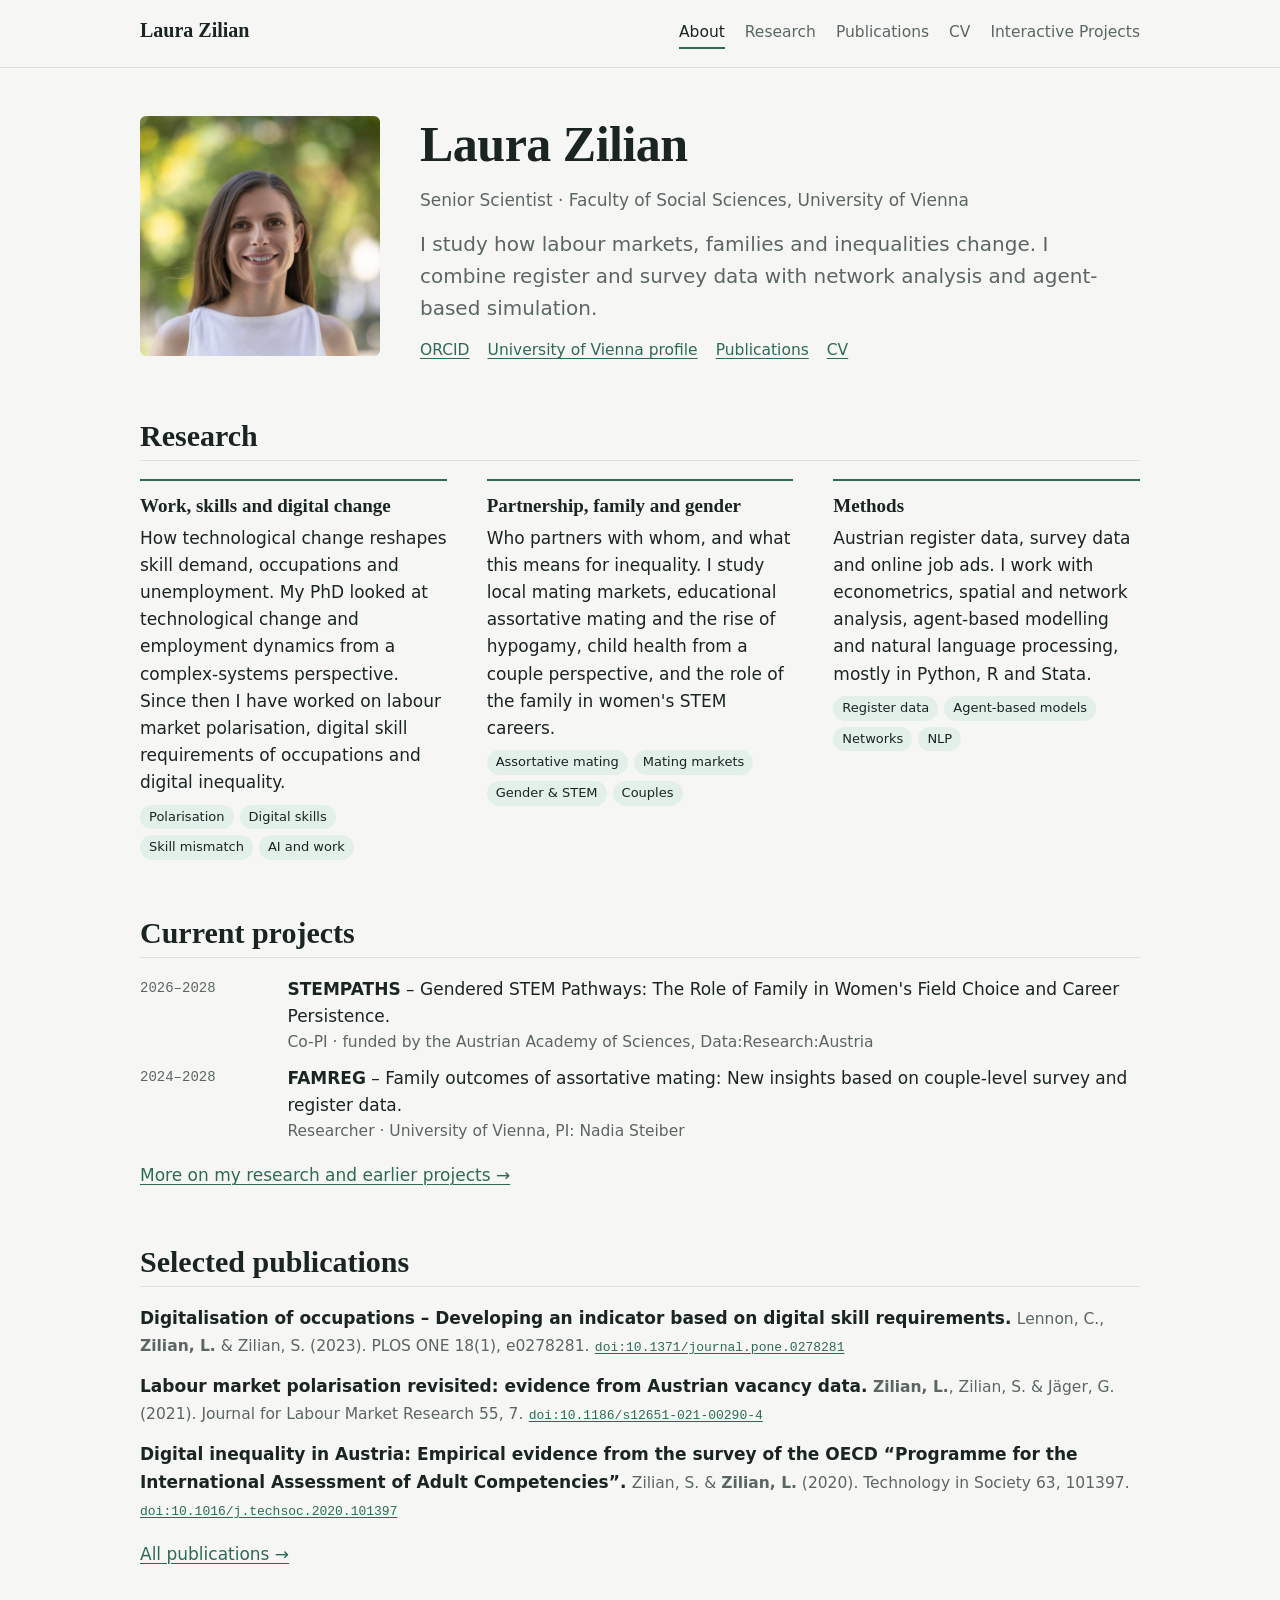
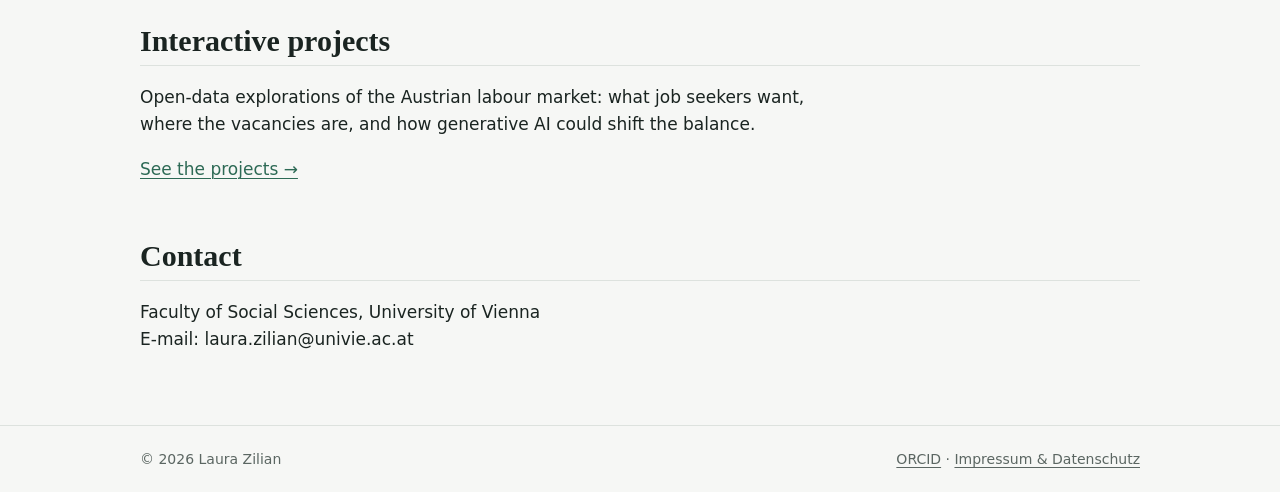
==== index.html @ 448aea94 "Add files via upload" ====
<!doctype html>
<html lang="en">
<head>
<meta charset="utf-8">
<meta name="viewport" content="width=device-width, initial-scale=1, viewport-fit=cover">
<title>Laura Zilian, University of Vienna</title>
<meta name="description" content="Laura Zilian, senior scientist at the University of Vienna: labour markets, digitalisation, partnership and family, register data and simulation.">
<meta property="og:title" content="Laura Zilian, University of Vienna">
<meta property="og:description" content="Laura Zilian, senior scientist at the University of Vienna: labour markets, digitalisation, partnership and family, register data and simulation.">
<meta property="og:image" content="assets/img/laura-zilian.jpg">
<link rel="stylesheet" href="assets/site.css">
<link rel="icon" href="data:image/svg+xml,%3Csvg xmlns='http://www.w3.org/2000/svg' viewBox='0 0 32 32'%3E%3Crect width='32' height='32' rx='6' fill='%232d6a55'/%3E%3Ctext x='16' y='22' font-family='Georgia,serif' font-size='17' fill='white' text-anchor='middle'%3ELZ%3C/text%3E%3C/svg%3E">
</head>
<body>
<a class="skip" href="#main">Skip to content</a>
<header class="top">
  <div class="frame">
    <a class="brand" href="index.html">Laura Zilian</a>
    <nav class="nav" aria-label="Main">
      <a href="index.html" aria-current="page">About</a>
      <a href="research.html">Research</a>
      <a href="publications.html">Publications</a>
      <a href="cv.html">CV</a>
      <a href="projects.html">Interactive Projects</a>
    </nav>
  </div>
</header>
<main id="main" class="frame">
<div class="hero">
  <img src="assets/img/laura-zilian.jpg" alt="Portrait of Laura Zilian" width="640" height="640">
  <div class="txt">
    <h1>Laura Zilian</h1>
    <p class="role">Senior Scientist · Faculty of Social Sciences, University of Vienna</p>
    <p class="lede">I study how labour markets, families and inequalities change. I combine register and survey data with network analysis and agent-based simulation.</p>
    <div class="links">
      <a href="https://orcid.org/0000-0002-2957-0678">ORCID</a>
      <a href="https://ucrisportal.univie.ac.at/en/persons/laura-zilian/">University of Vienna profile</a>
      <a href="publications.html">Publications</a>
      <a href="cv.html">CV</a>
    </div>
  </div>
</div>

<section>
  <h2>Research</h2>
  <div class="themes">
    <div>
      <h3>Work, skills and digital change</h3>
      <p>How technological change reshapes skill demand, occupations and unemployment. My PhD looked at technological change and employment dynamics from a complex-systems perspective. Since then I have worked on labour market polarisation, digital skill requirements of occupations and digital inequality.</p>
      <div class="tags"><span>Polarisation</span><span>Digital skills</span><span>Skill mismatch</span><span>AI and work</span></div>
    </div>
    <div>
      <h3>Partnership, family and gender</h3>
      <p>Who partners with whom, and what this means for inequality. I study local mating markets, educational assortative mating and the rise of hypogamy, child health from a couple perspective, and the role of the family in women's STEM careers.</p>
      <div class="tags"><span>Assortative mating</span><span>Mating markets</span><span>Gender &amp; STEM</span><span>Couples</span></div>
    </div>
    <div>
      <h3>Methods</h3>
      <p>Austrian register data, survey data and online job ads. I work with econometrics, spatial and network analysis, agent-based modelling and natural language processing, mostly in Python, R and Stata.</p>
      <div class="tags"><span>Register data</span><span>Agent-based models</span><span>Networks</span><span>NLP</span></div>
    </div>
  </div>
</section>

<section>
  <h2>Current projects</h2>
  <dl class="tl">
    <dt>2026–2028</dt>
    <dd><b>STEMPATHS</b> – Gendered STEM Pathways: The Role of Family in Women's Field Choice and Career Persistence. <span class="sub">Co-PI · funded by the Austrian Academy of Sciences, Data:Research:Austria</span></dd>
    <dt>2024–2028</dt>
    <dd><b>FAMREG</b> – Family outcomes of assortative mating: New insights based on couple-level survey and register data. <span class="sub">Researcher · University of Vienna, PI: Nadia Steiber</span></dd>
  </dl>
  <p><a href="research.html">More on my research and earlier projects →</a></p>
</section>

<section>
  <h2>Selected publications</h2>
  <ul class="list pub">
    <li><span class="t">Digitalisation of occupations – Developing an indicator based on digital skill requirements.</span> <span class="meta">Lennon, C., <span class="me">Zilian, L.</span> &amp; Zilian, S. (2023). PLOS ONE 18(1), e0278281.</span> <a class="doi" href="https://doi.org/10.1371/journal.pone.0278281">doi:10.1371/journal.pone.0278281</a></li>
    <li><span class="t">Labour market polarisation revisited: evidence from Austrian vacancy data.</span> <span class="meta"><span class="me">Zilian, L.</span>, Zilian, S. &amp; Jäger, G. (2021). Journal for Labour Market Research 55, 7.</span> <a class="doi" href="https://doi.org/10.1186/s12651-021-00290-4">doi:10.1186/s12651-021-00290-4</a></li>
    <li><span class="t">Digital inequality in Austria: Empirical evidence from the survey of the OECD “Programme for the International Assessment of Adult Competencies”.</span> <span class="meta">Zilian, S. &amp; <span class="me">Zilian, L.</span> (2020). Technology in Society 63, 101397.</span> <a class="doi" href="https://doi.org/10.1016/j.techsoc.2020.101397">doi:10.1016/j.techsoc.2020.101397</a></li>
  </ul>
  <p><a href="publications.html">All publications →</a></p>
</section>

<section>
  <h2>Interactive projects</h2>
  <p class="col">Open-data explorations of the Austrian labour market: what job seekers want, where the vacancies are, and how generative AI could shift the balance.</p>
  <p><a href="projects.html">See the projects →</a></p>
</section>

<section>
  <h2>Contact</h2>
  <p>Faculty of Social Sciences, University of Vienna<br>
  E-mail: laura.zilian@univie.ac.at</p>
</section>

</main>
<footer>
  <div class="frame">
    <span>© 2026 Laura Zilian</span>
    <span><a href="https://orcid.org/0000-0002-2957-0678">ORCID</a> · <a href="impressum.html">Impressum &amp; Datenschutz</a></span>
  </div>
</footer>
</body>
</html>
---- assets/site.css ----
/* Laura Zilian – persönliche Website
   Layout: schmale Textspalte (max 720px) in einem 1040px-Rahmen; Kopfzeile mit Navigation;
   Startseite mit Foto links, Text rechts. Keine externen Schriften (DSGVO): nur Systemschriften. */
:root{
  --bg:#f6f7f5; --surface:#ffffff; --ink:#1a2421; --muted:#5b6662; --rule:#dde2de;
  --accent:#2d6a55; --accent-soft:#e3efe9;
  --f-head:"Iowan Old Style","Palatino Linotype","Book Antiqua",Palatino,Georgia,serif;
  --f-body:system-ui,-apple-system,"Segoe UI",Roboto,"Helvetica Neue",Arial,sans-serif;
  --f-mono:ui-monospace,"Cascadia Mono",Consolas,"SFMono-Regular",monospace;
  color-scheme:light;
}
@media (prefers-color-scheme: dark){:root:not([data-theme="light"]){
  --bg:#131917; --surface:#1a2220; --ink:#e6ece9; --muted:#9aa8a2; --rule:#2a3532;
  --accent:#7cc4a6; --accent-soft:#1f3a31; color-scheme:dark}}
:root[data-theme="dark"]{
  --bg:#131917; --surface:#1a2220; --ink:#e6ece9; --muted:#9aa8a2; --rule:#2a3532;
  --accent:#7cc4a6; --accent-soft:#1f3a31; color-scheme:dark}
*{box-sizing:border-box}
html{-webkit-text-size-adjust:100%}
body{margin:0;background:var(--bg);color:var(--ink);font:17px/1.6 var(--f-body)}
a{color:var(--accent);text-underline-offset:.18em;text-decoration-thickness:1px}
a:hover{text-decoration-thickness:2px}
a:focus-visible{outline:2px solid var(--accent);outline-offset:2px;border-radius:2px}
img{max-width:100%;height:auto;display:block}
h1,h2,h3{font-family:var(--f-head);font-weight:600;line-height:1.15;margin:0;text-wrap:balance;color:var(--ink)}
h1{font-size:clamp(34px,5.5vw,50px);letter-spacing:-.01em}
h2{font-size:clamp(24px,3.2vw,30px)}
h3{font-size:19px}
p{margin:0}
.frame{max-width:1040px;margin:0 auto;padding-left:max(20px,env(safe-area-inset-left,0px));padding-right:max(20px,env(safe-area-inset-right,0px))}
.skip{position:absolute;left:-999px}.skip:focus{left:12px;top:12px;background:var(--surface);padding:6px 10px;z-index:9}

/* Kopfzeile */
.top{border-bottom:1px solid var(--rule);background:var(--bg)}
.top .frame{display:flex;flex-wrap:wrap;align-items:baseline;justify-content:space-between;gap:8px 24px;padding-block:18px}
.brand{font:600 20px var(--f-head);color:var(--ink);text-decoration:none}
.nav{display:flex;flex-wrap:wrap;gap:4px 20px;font-size:15.5px}
.nav a{color:var(--muted);text-decoration:none;padding-block:2px;border-bottom:2px solid transparent}
.nav a:hover{color:var(--ink)}
.nav a[aria-current="page"]{color:var(--ink);border-bottom-color:var(--accent)}

main{padding-block:48px 72px;display:flex;flex-direction:column;gap:56px}
.col{max-width:720px;display:flex;flex-direction:column;gap:16px}
.eyebrow{font:600 12.5px var(--f-mono);letter-spacing:.08em;text-transform:uppercase;color:var(--muted)}
.lede{font-size:clamp(18px,2.1vw,20px);color:var(--muted)}

/* Startseite */
.hero{display:grid;grid-template-columns:minmax(0,240px) minmax(0,1fr);gap:40px;align-items:start}
.hero img{border-radius:6px;aspect-ratio:1;object-fit:cover;width:100%}
.hero .txt{display:flex;flex-direction:column;gap:14px;min-width:0}
.role{font-size:17px;color:var(--muted)}
.links{display:flex;flex-wrap:wrap;gap:8px 18px;font-size:15.5px}
@media (max-width:640px){.hero{grid-template-columns:1fr;gap:24px}.hero img{max-width:200px}}

.themes{display:grid;grid-template-columns:repeat(auto-fit,minmax(min(100%,300px),1fr));gap:28px 40px}
.themes>div{display:flex;flex-direction:column;gap:8px;min-width:0;border-top:2px solid var(--accent);padding-top:14px}
.themes p{color:var(--ink)}
.tags{display:flex;flex-wrap:wrap;gap:6px}
.tags span{font-size:13px;background:var(--accent-soft);color:var(--ink);padding:2px 9px;border-radius:999px}

/* Listen (Publikationen, CV, Projekte) */
.list{list-style:none;margin:0;padding:0;display:flex;flex-direction:column;gap:14px}
.list li{min-width:0}
.pub .t{font-weight:600}
.pub .meta{color:var(--muted);font-size:15.5px}
.pub a.doi{font:13px var(--f-mono);white-space:nowrap}
.me{font-weight:700}
.status{display:inline-block;font:600 11.5px var(--f-mono);letter-spacing:.04em;text-transform:uppercase;color:var(--accent);margin-right:6px}
.tl{display:grid;grid-template-columns:7.5em minmax(0,1fr);gap:10px 20px;margin:0}
.tl dt{font:14px/1.6 var(--f-mono);color:var(--muted);font-variant-numeric:tabular-nums;padding-top:1px}
.tl dd{margin:0}
.tl dd .sub{color:var(--muted);font-size:15.5px;display:block}
@media (max-width:520px){.tl{grid-template-columns:1fr;gap:2px}.tl dd{margin-bottom:12px}}
section{display:flex;flex-direction:column;gap:18px}
section > h2{padding-bottom:6px;border-bottom:1px solid var(--rule)}

.proj{display:grid;grid-template-columns:repeat(auto-fit,minmax(min(100%,300px),1fr));gap:20px}
.proj a.card{display:flex;flex-direction:column;gap:8px;padding:18px;background:var(--surface);border:1px solid var(--rule);border-radius:6px;color:var(--ink);text-decoration:none;min-width:0}
.proj a.card:hover{border-color:var(--accent)}
.proj a.card .go{color:var(--accent);font-size:15px;margin-top:auto}
.proj a.card p{color:var(--muted);font-size:15.5px}

.legal{max-width:720px;display:flex;flex-direction:column;gap:14px}
.legal h2{font-size:22px;margin-top:12px}
.todo{background:#fff3c4;color:#5a4500;padding:0 4px;border-radius:3px}
@media (prefers-color-scheme: dark){:root:not([data-theme="light"]) .todo{background:#4a3c00;color:#ffe9a6}}

footer{border-top:1px solid var(--rule);font-size:14px;color:var(--muted)}
footer .frame{display:flex;flex-wrap:wrap;justify-content:space-between;gap:8px 20px;padding-block:22px}
footer a{color:var(--muted)}
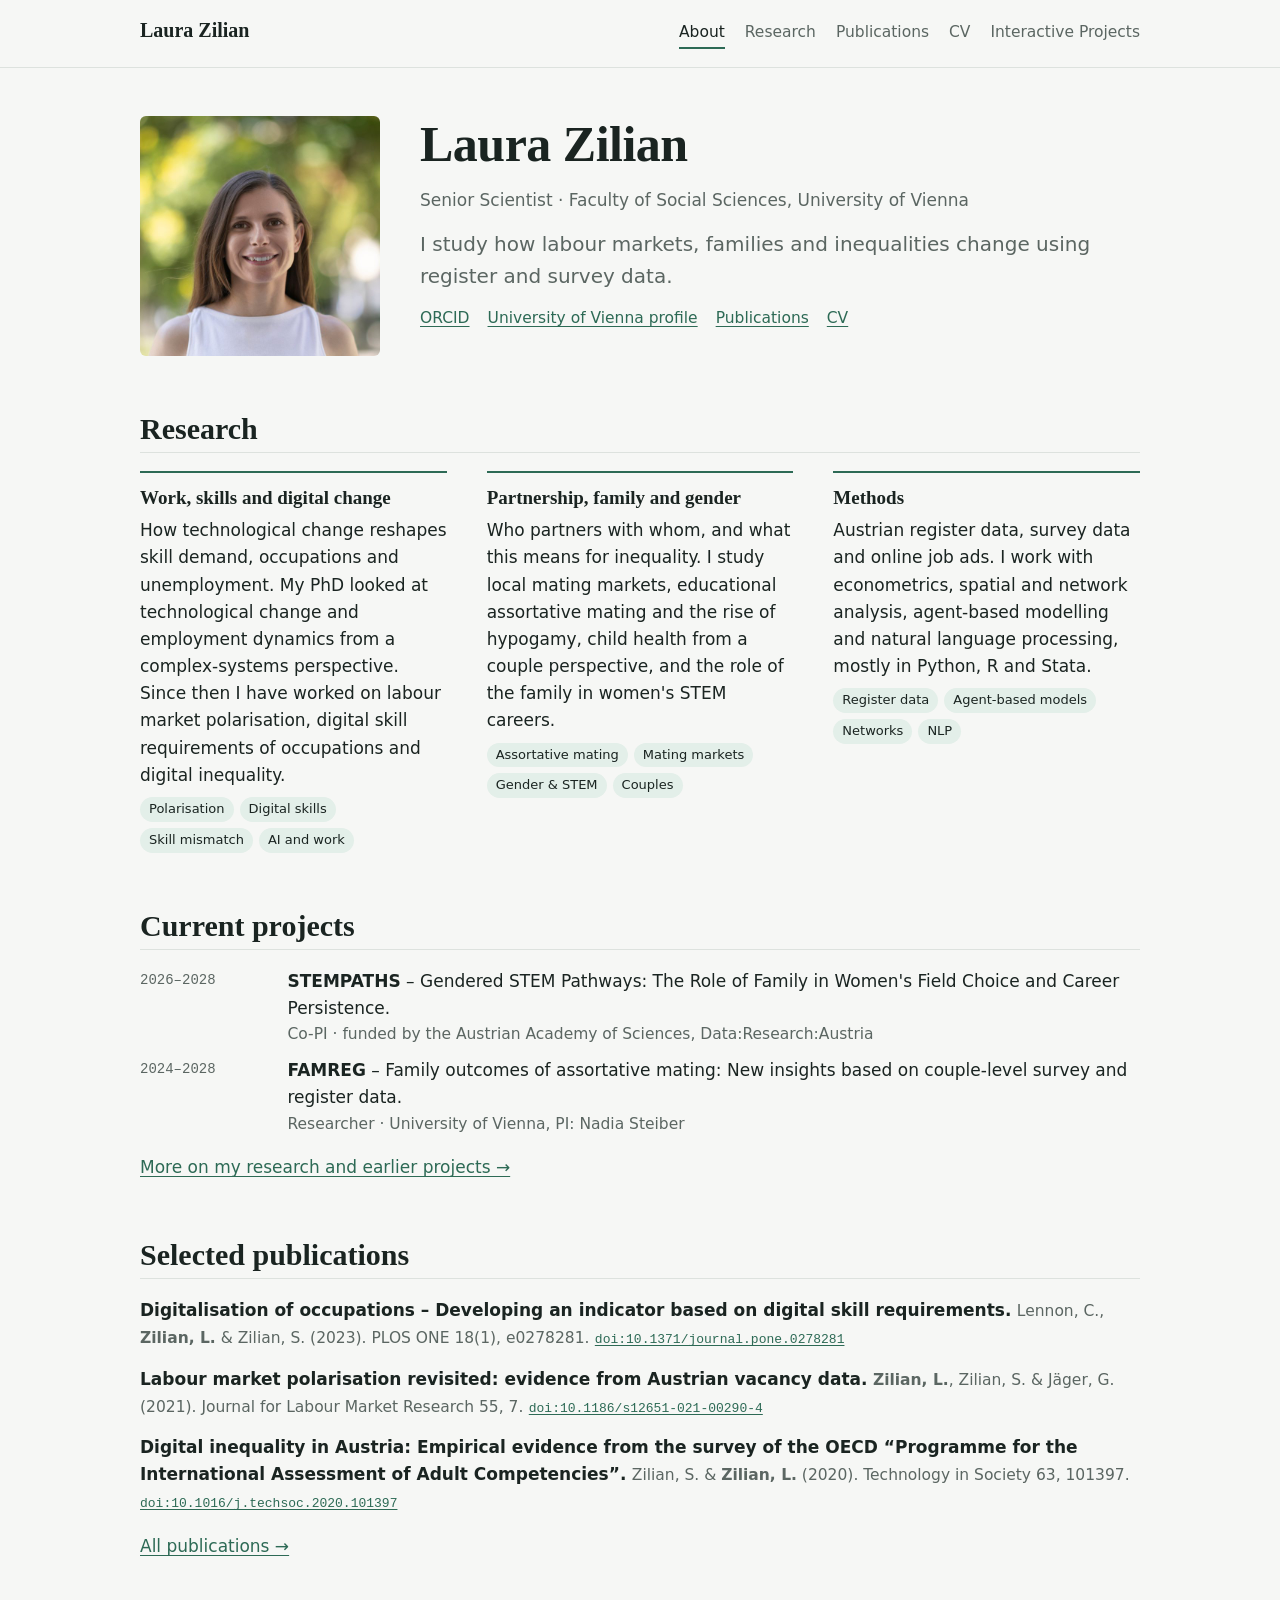
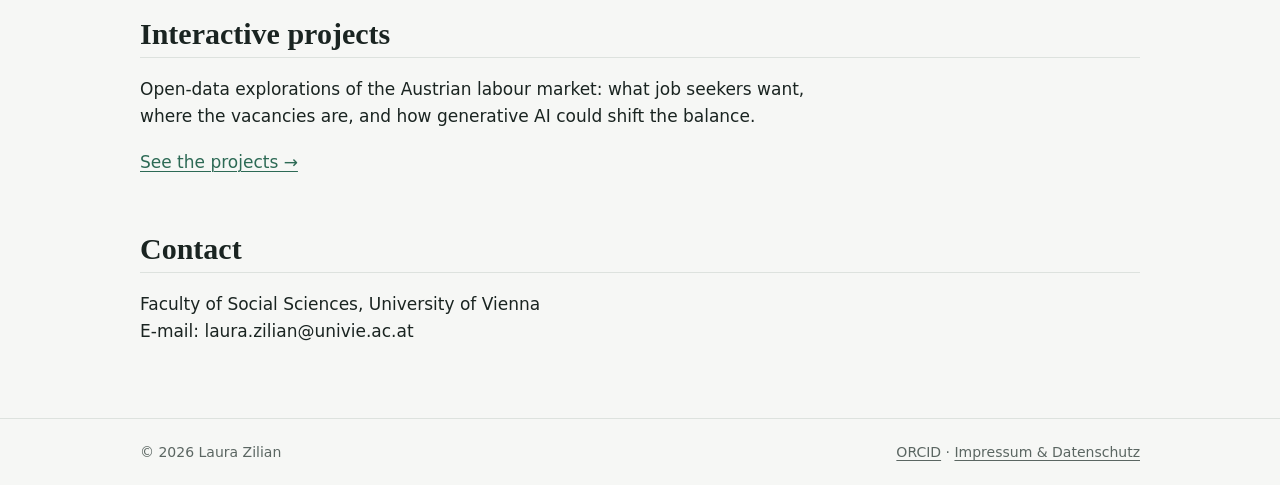
==== commit 261f0c84: "Update index.html" ====
--- a/index.html
+++ b/index.html
@@ -31,7 +31,7 @@
   <div class="txt">
     <h1>Laura Zilian</h1>
     <p class="role">Senior Scientist · Faculty of Social Sciences, University of Vienna</p>
-    <p class="lede">I study how labour markets, families and inequalities change. I combine register and survey data with network analysis and agent-based simulation.</p>
+    <p class="lede">I study how labour markets, families and inequalities change using register and survey data.</p>
     <div class="links">
       <a href="https://orcid.org/0000-0002-2957-0678">ORCID</a>
       <a href="https://ucrisportal.univie.ac.at/en/persons/laura-zilian/">University of Vienna profile</a>
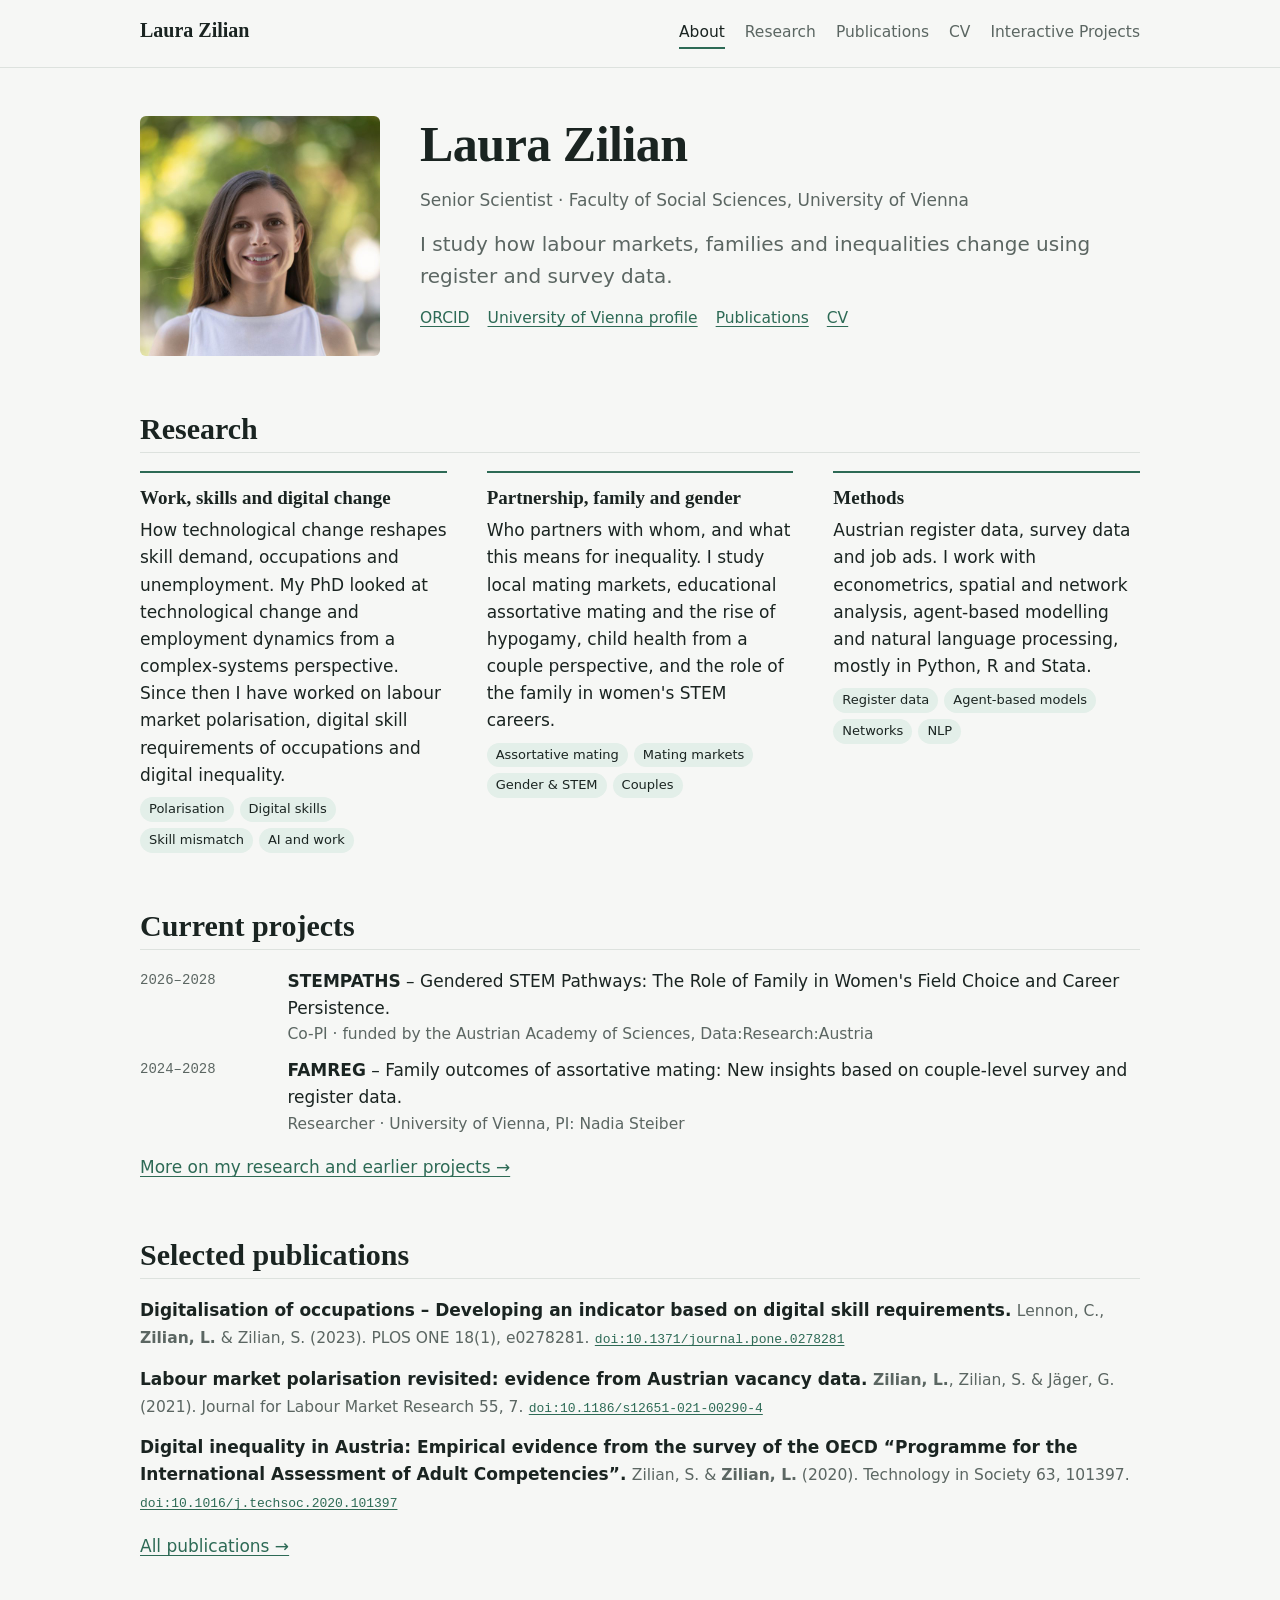
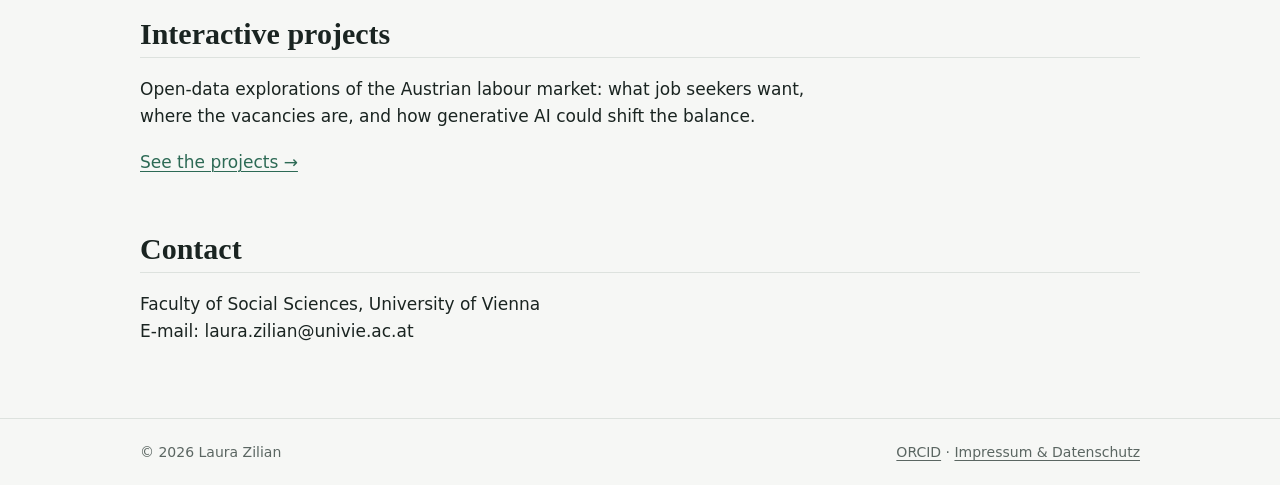
==== commit e8a3c139: "Update index.html" ====
--- a/index.html
+++ b/index.html
@@ -56,7 +56,7 @@
     </div>
     <div>
       <h3>Methods</h3>
-      <p>Austrian register data, survey data and online job ads. I work with econometrics, spatial and network analysis, agent-based modelling and natural language processing, mostly in Python, R and Stata.</p>
+      <p>Austrian register data, survey data and job ads. I work with econometrics, spatial and network analysis, agent-based modelling and natural language processing, mostly in Python, R and Stata.</p>
       <div class="tags"><span>Register data</span><span>Agent-based models</span><span>Networks</span><span>NLP</span></div>
     </div>
   </div>
